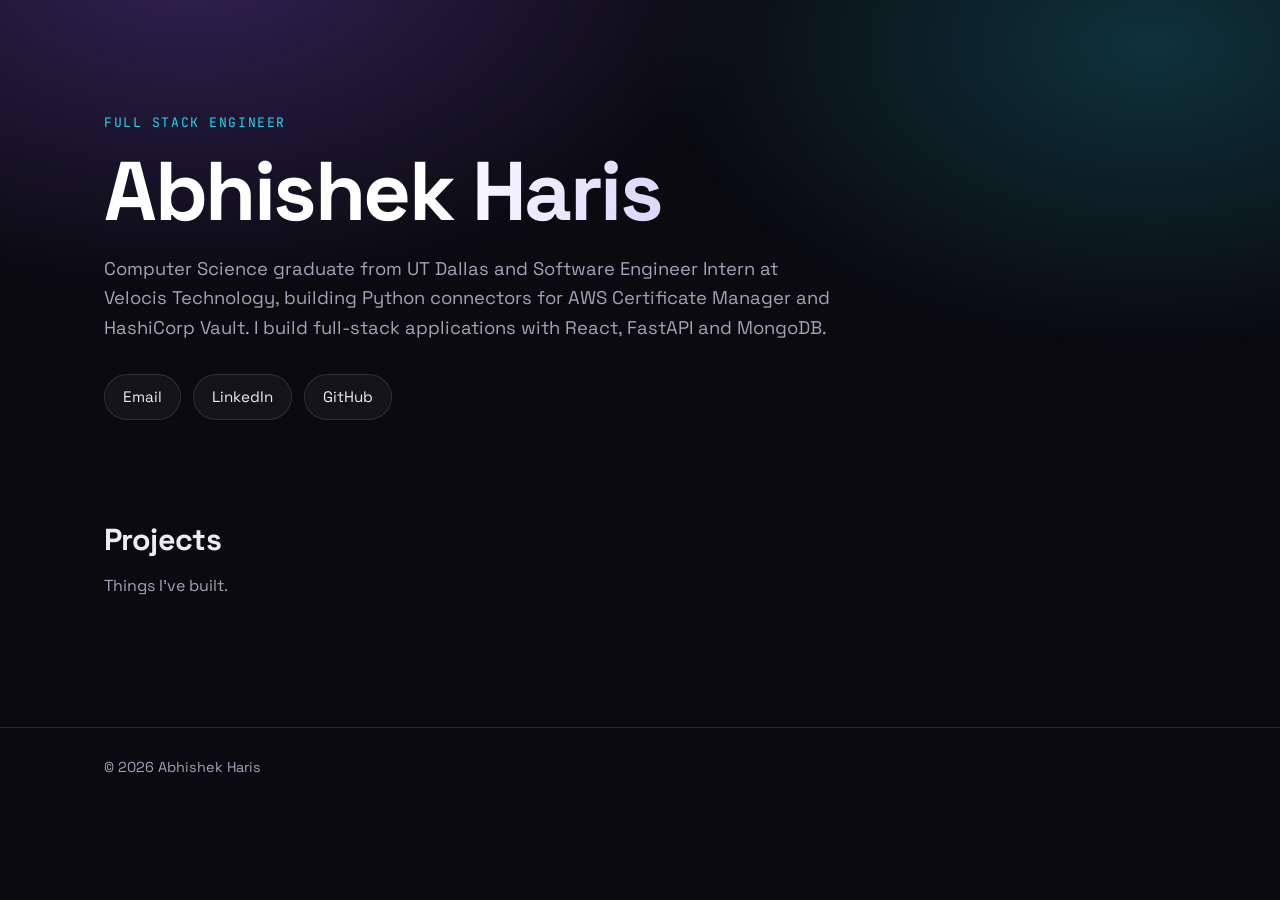
==== index.html @ f785541d "feat: add page shell, hero and base styles Co-Authored-By: Claude Sonnet 5.5 <noreply@anthropic.com>" ====
<!doctype html>
<html lang="en">
<head>
  <meta charset="utf-8">
  <meta name="viewport" content="width=device-width, initial-scale=1">
  <title>Abhishek Haris — Full Stack Engineer</title>
  <meta name="description" content="Portfolio of Abhishek Haris, Full Stack Engineer: Python integrations, full-stack applications and AI evaluation.">
  <link rel="preconnect" href="https://fonts.googleapis.com">
  <link rel="preconnect" href="https://fonts.gstatic.com" crossorigin>
  <link href="https://fonts.googleapis.com/css2?family=JetBrains+Mono:wght@400;500&family=Space+Grotesk:wght@400;500;700&display=swap" rel="stylesheet">
  <link rel="stylesheet" href="styles.css">
</head>
<body>
  <main class="wrap">
    <header class="hero">
      <p class="eyebrow">Full Stack Engineer</p>
      <h1>Abhishek Haris</h1>
      <p class="summary">Computer Science graduate from UT Dallas and Software Engineer Intern at Velocis Technology, building Python connectors for AWS Certificate Manager and HashiCorp Vault. I build full-stack applications with React, FastAPI and MongoDB.</p>
      <ul class="links">
        <li><a href="mailto:harisabhishek957@gmail.com">Email</a></li>
        <li><a href="https://linkedin.com/in/abhishek-haris" target="_blank" rel="noopener noreferrer">LinkedIn</a></li>
        <li><a href="https://github.com/abhishekharis" target="_blank" rel="noopener noreferrer">GitHub</a></li>
      </ul>
    </header>

    <section class="projects" id="projects">
      <h2>Projects</h2>
      <p class="section-sub">Things I've built.</p>
      <ul id="project-grid" class="grid"></ul>
      <noscript><p class="noscript">Projects need JavaScript to display. See them on <a href="https://github.com/abhishekharis" target="_blank" rel="noopener noreferrer">GitHub</a>.</p></noscript>
    </section>
  </main>

  <footer>
    <div class="wrap">© 2026 Abhishek Haris</div>
  </footer>
</body>
</html>
---- styles.css ----
/* Portfolio styles. Dark + glassy. Tokens first; per-card accent via [data-accent]. */
:root {
  --bg: #0a0a0f;
  --text: #ececf4;
  --muted: #a3a3b8;
  --glass: rgba(255, 255, 255, 0.045);
  --border: rgba(255, 255, 255, 0.12);
  --violet: #8b5cf6;
  --cyan: #22d3ee;
  --emerald: #34d399;
  --sans: "Space Grotesk", system-ui, sans-serif;
  --mono: "JetBrains Mono", ui-monospace, monospace;
}

* { box-sizing: border-box; }
html { scroll-behavior: smooth; }

body {
  margin: 0;
  background: var(--bg);
  color: var(--text);
  font-family: var(--sans);
  line-height: 1.6;
  -webkit-font-smoothing: antialiased;
}

/* violet -> cyan glow behind the hero */
body::before {
  content: "";
  position: fixed;
  inset: 0;
  z-index: -1;
  pointer-events: none;
  background:
    radial-gradient(60rem 36rem at 15% -5%, rgba(139, 92, 246, 0.3), transparent 60%),
    radial-gradient(52rem 32rem at 90% 5%, rgba(34, 211, 238, 0.2), transparent 60%);
}

ul { list-style: none; padding: 0; margin: 0; }
a { color: inherit; }
a:focus-visible { outline: 2px solid var(--cyan); outline-offset: 3px; }

.wrap { max-width: 1120px; margin: 0 auto; padding: 0 24px; }

/* Hero */
.hero { padding: 112px 0 72px; }
.eyebrow {
  font-family: var(--mono);
  font-size: 0.82rem;
  color: var(--cyan);
  letter-spacing: 0.12em;
  text-transform: uppercase;
  margin: 0 0 16px;
}
h1 {
  font-size: clamp(2.8rem, 8vw, 5.2rem);
  line-height: 1.02;
  letter-spacing: -0.03em;
  margin: 0 0 20px;
  font-weight: 700;
  background: linear-gradient(100deg, #fff 30%, #c4b5fd 70%, #67e8f9);
  -webkit-background-clip: text;
  background-clip: text;
  color: transparent;
}
.summary { max-width: 46rem; font-size: 1.15rem; color: var(--muted); margin: 0 0 32px; }

.links { display: flex; flex-wrap: wrap; gap: 12px; }
.links a {
  display: inline-block;
  padding: 10px 18px;
  border-radius: 999px;
  text-decoration: none;
  font-size: 0.95rem;
  background: var(--glass);
  border: 1px solid var(--border);
  backdrop-filter: blur(10px);
  -webkit-backdrop-filter: blur(10px);
  transition: transform 0.2s, border-color 0.2s, background 0.2s;
}
.links a:hover {
  transform: translateY(-2px);
  border-color: rgba(255, 255, 255, 0.35);
  background: rgba(255, 255, 255, 0.09);
}

/* Projects */
.projects { padding: 24px 0 96px; }
h2 { font-size: 1.9rem; letter-spacing: -0.02em; margin: 0 0 8px; }
.section-sub { color: var(--muted); margin: 0 0 32px; }
.noscript { color: var(--muted); }

/* 3 columns >= 900px, otherwise 1 */
.grid { display: grid; grid-template-columns: 1fr; gap: 24px; }
@media (min-width: 900px) { .grid { grid-template-columns: repeat(3, 1fr); } }

footer { border-top: 1px solid var(--border); padding: 28px 0 40px; color: var(--muted); font-size: 0.9rem; }

/* Load animation (hero) */
@keyframes fadeup { from { opacity: 0; transform: translateY(14px); } to { opacity: 1; transform: none; } }
.hero > *, .projects h2, .section-sub { animation: fadeup 0.7s ease both; }
.hero > :nth-child(2) { animation-delay: 0.08s; }
.hero > :nth-child(3) { animation-delay: 0.16s; }
.hero > :nth-child(4) { animation-delay: 0.24s; }

@media (prefers-reduced-motion: reduce) {
  *, *::before, *::after { animation: none !important; transition: none !important; }
}
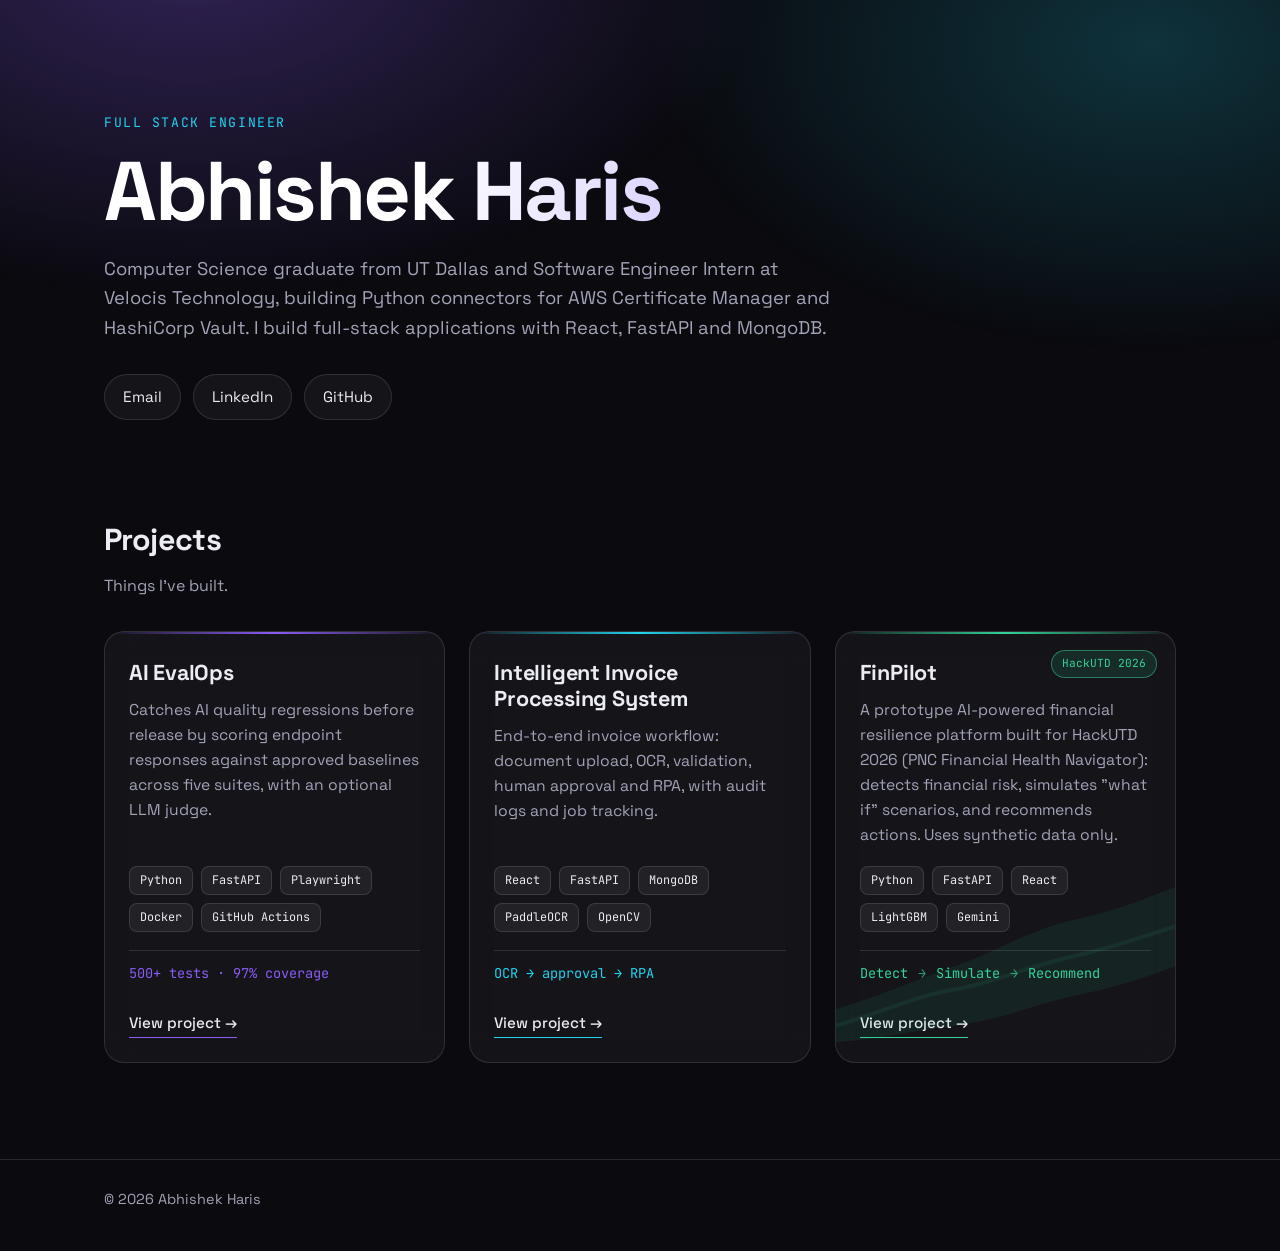
==== commit 5aad9d17: "feat: render project cards with per-project accents Co-Authored-By: Claude Sonnet 5.5 <noreply@anthr" ====
--- a/index.html
+++ b/index.html
@@ -34,5 +34,8 @@
   <footer>
     <div class="wrap">© 2026 Abhishek Haris</div>
   </footer>
+
+  <script src="projects.js" defer></script>
+  <script src="script.js" defer></script>
 </body>
 </html>
--- a/styles.css
+++ b/styles.css
@@ -94,6 +94,105 @@
 .grid { display: grid; grid-template-columns: 1fr; gap: 24px; }
 @media (min-width: 900px) { .grid { grid-template-columns: repeat(3, 1fr); } }
 
+/* Cards */
+.card {
+  --accent: var(--violet);
+  position: relative;
+  display: flex;
+  flex-direction: column;
+  min-width: 0;
+  overflow: hidden;
+  padding: 28px 24px 24px;
+  border-radius: 20px;
+  background-color: var(--glass);
+  border: 1px solid var(--border);
+  backdrop-filter: blur(14px);
+  -webkit-backdrop-filter: blur(14px);
+  transition: transform 0.25s ease, box-shadow 0.25s ease, border-color 0.25s ease;
+}
+.card[data-accent="violet"] { --accent: var(--violet); }
+.card[data-accent="cyan"] { --accent: var(--cyan); }
+.card[data-accent="emerald"] { --accent: var(--emerald); }
+
+/* 2px accent line along the top edge */
+.card::before {
+  content: "";
+  position: absolute;
+  left: 0; right: 0; top: 0;
+  height: 2px;
+  background: linear-gradient(90deg, transparent, var(--accent), transparent);
+}
+.card:hover {
+  transform: translateY(-4px);
+  border-color: color-mix(in srgb, var(--accent) 55%, transparent);
+  box-shadow: 0 18px 40px -12px color-mix(in srgb, var(--accent) 40%, transparent);
+}
+.card > * { position: relative; }
+
+.card h3 { font-size: 1.35rem; line-height: 1.2; margin: 0 0 12px; letter-spacing: -0.01em; }
+.card p { margin: 0 0 18px; color: var(--muted); font-size: 0.98rem; flex: 1; }
+
+.badge {
+  position: absolute;
+  top: 18px;
+  right: 18px;
+  font-family: var(--mono);
+  font-size: 0.7rem;
+  padding: 4px 10px;
+  border-radius: 999px;
+  white-space: nowrap;
+  color: var(--accent);
+  border: 1px solid color-mix(in srgb, var(--accent) 50%, transparent);
+  background: color-mix(in srgb, var(--accent) 12%, transparent);
+}
+/* keep the title clear of the badge when one is present */
+.badge + h3 { padding-right: 7.5rem; }
+
+.tags { display: flex; flex-wrap: wrap; gap: 8px; margin: 0 0 18px; }
+.tags li {
+  font-family: var(--mono);
+  font-size: 0.74rem;
+  padding: 4px 10px;
+  border-radius: 8px;
+  background: rgba(255, 255, 255, 0.06);
+  border: 1px solid var(--border);
+}
+
+.highlight {
+  font-family: var(--mono);
+  font-size: 0.85rem;
+  color: var(--accent);
+  padding: 12px 0;
+  margin-bottom: 14px;
+  border-top: 1px solid var(--border);
+  display: flex;
+  flex-wrap: wrap;
+  gap: 6px 10px;
+  align-items: center;
+}
+.highlight .arrow { opacity: 0.7; }
+
+.card-link {
+  align-self: flex-start;
+  text-decoration: none;
+  font-weight: 500;
+  font-size: 0.95rem;
+  padding-bottom: 2px;
+  border-bottom: 1px solid var(--accent);
+}
+.card-link:hover { color: var(--accent); }
+
+/* FinPilot: faint forecast curve with an uncertainty band (decorative, pointer-events off) */
+.card[data-accent="emerald"]::after {
+  content: "";
+  position: absolute;
+  left: 0; right: 0; bottom: 0;
+  height: 46%;
+  opacity: 0.15;
+  pointer-events: none;
+  background: url("data:image/svg+xml;utf8,<svg xmlns='http://www.w3.org/2000/svg' viewBox='0 0 300 120' preserveAspectRatio='none'><path d='M0 88 C40 80 70 70 105 62 S170 40 210 34 S270 22 300 14 L300 62 C270 70 240 76 210 80 S150 94 105 98 S40 106 0 108 Z' fill='%2334d399' fill-opacity='.55'/><path d='M0 98 C40 90 70 80 105 76 S170 62 210 56 S270 44 300 38' fill='none' stroke='%2334d399' stroke-width='2.5'/></svg>") center / 100% 100% no-repeat;
+}
+
 footer { border-top: 1px solid var(--border); padding: 28px 0 40px; color: var(--muted); font-size: 0.9rem; }
 
 /* Load animation (hero) */
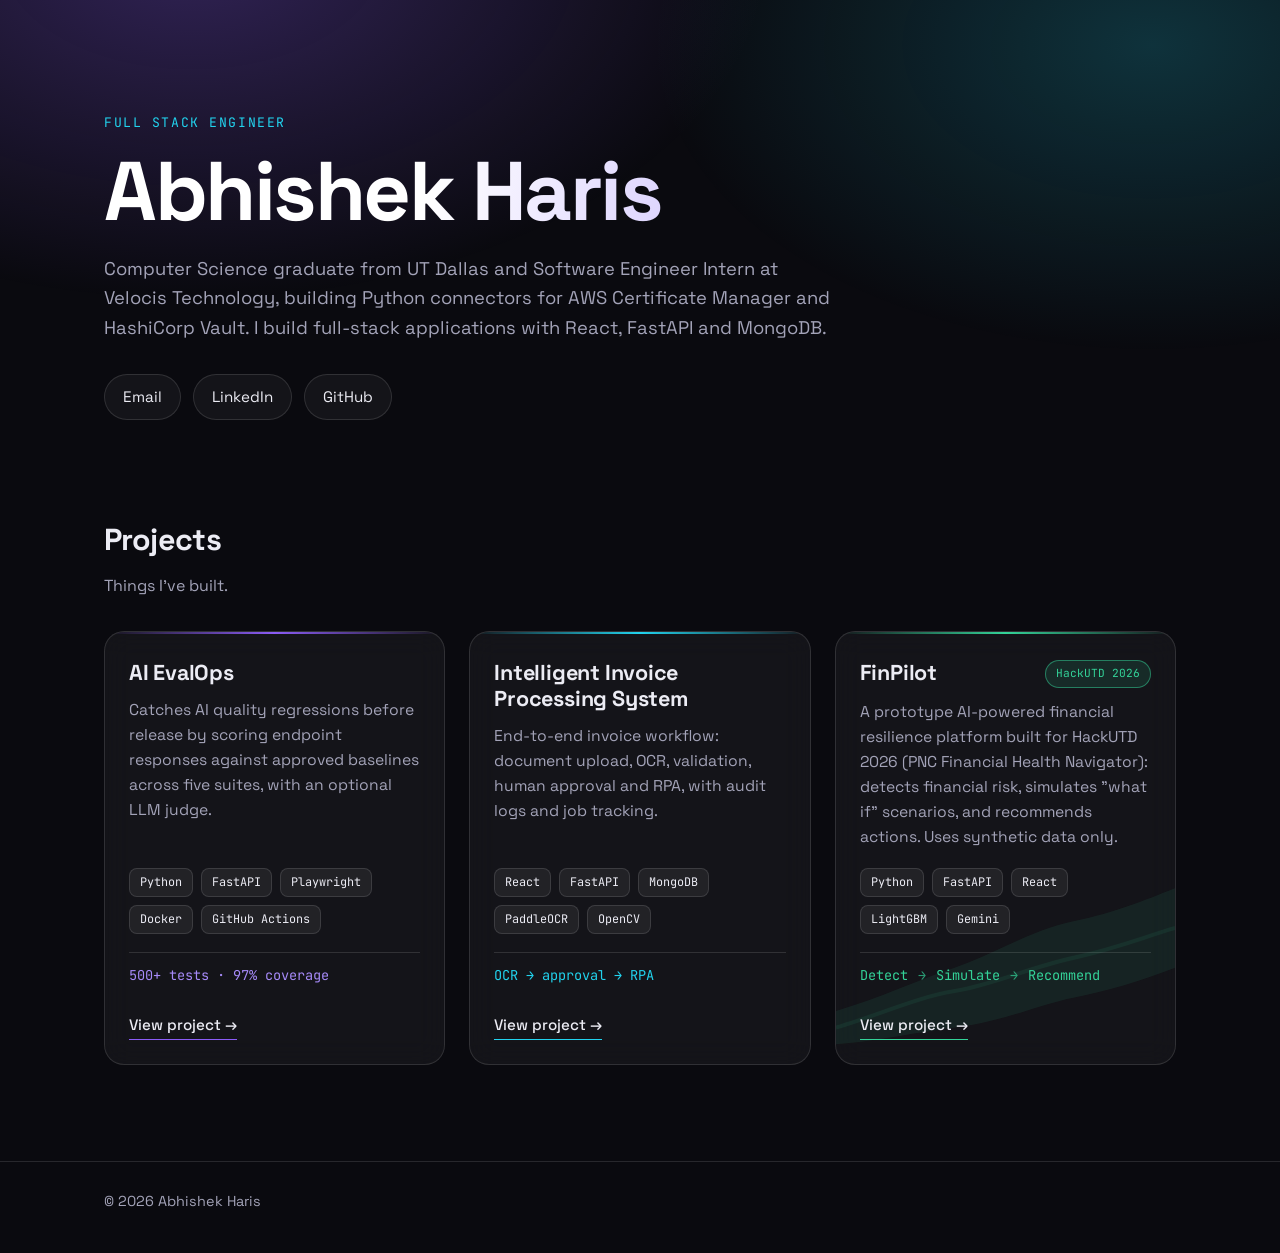
==== commit 98212096: "fix: address review minors (touch hover, curve z-order, a11y, fallback, favicon) - gate hover lift/g" ====
--- a/index.html
+++ b/index.html
@@ -8,6 +8,7 @@
   <link rel="preconnect" href="https://fonts.googleapis.com">
   <link rel="preconnect" href="https://fonts.gstatic.com" crossorigin>
   <link href="https://fonts.googleapis.com/css2?family=JetBrains+Mono:wght@400;500&family=Space+Grotesk:wght@400;500;700&display=swap" rel="stylesheet">
+  <link rel="icon" type="image/svg+xml" href="favicon.svg">
   <link rel="stylesheet" href="styles.css">
 </head>
 <body>
--- a/styles.css
+++ b/styles.css
@@ -13,7 +13,7 @@
 }
 
 * { box-sizing: border-box; }
-html { scroll-behavior: smooth; }
+@media (prefers-reduced-motion: no-preference) { html { scroll-behavior: smooth; } }
 
 body {
   margin: 0;
@@ -37,6 +37,17 @@
 }
 
 ul { list-style: none; padding: 0; margin: 0; }
+
+/* visually hidden, still read by screen readers */
+.sr-only {
+  position: absolute;
+  width: 1px; height: 1px;
+  margin: -1px; padding: 0;
+  overflow: hidden;
+  clip-path: inset(50%);
+  white-space: nowrap;
+  border: 0;
+}
 a { color: inherit; }
 a:focus-visible { outline: 2px solid var(--cyan); outline-offset: 3px; }
 
@@ -78,10 +89,14 @@
   -webkit-backdrop-filter: blur(10px);
   transition: transform 0.2s, border-color 0.2s, background 0.2s;
 }
-.links a:hover {
-  transform: translateY(-2px);
-  border-color: rgba(255, 255, 255, 0.35);
-  background: rgba(255, 255, 255, 0.09);
+@media (hover: hover) {
+  .links a:hover {
+    border-color: rgba(255, 255, 255, 0.35);
+    background: rgba(255, 255, 255, 0.09);
+  }
+}
+@media (hover: hover) and (prefers-reduced-motion: no-preference) {
+  .links a:hover { transform: translateY(-2px); }
 }
 
 /* Projects */
@@ -98,6 +113,7 @@
 .card {
   --accent: var(--violet);
   position: relative;
+  isolation: isolate; /* own stacking context so the decorative ::after can sit behind the text (z-index: -1) */
   display: flex;
   flex-direction: column;
   min-width: 0;
@@ -110,9 +126,10 @@
   -webkit-backdrop-filter: blur(14px);
   transition: transform 0.25s ease, box-shadow 0.25s ease, border-color 0.25s ease;
 }
-.card[data-accent="violet"] { --accent: var(--violet); }
-.card[data-accent="cyan"] { --accent: var(--cyan); }
-.card[data-accent="emerald"] { --accent: var(--emerald); }
+/* --accent paints lines/glows; --accent-text is for small text (lighter violet for WCAG AA 4.5:1) */
+.card[data-accent="violet"] { --accent: var(--violet); --accent-text: #a78bfa; }
+.card[data-accent="cyan"] { --accent: var(--cyan); --accent-text: var(--cyan); }
+.card[data-accent="emerald"] { --accent: var(--emerald); --accent-text: var(--emerald); }
 
 /* 2px accent line along the top edge */
 .card::before {
@@ -122,31 +139,38 @@
   height: 2px;
   background: linear-gradient(90deg, transparent, var(--accent), transparent);
 }
-.card:hover {
-  transform: translateY(-4px);
-  border-color: color-mix(in srgb, var(--accent) 55%, transparent);
-  box-shadow: 0 18px 40px -12px color-mix(in srgb, var(--accent) 40%, transparent);
+/* hover effects only on devices that can hover (no sticky hover after a tap) */
+@media (hover: hover) {
+  .card:hover {
+    border-color: color-mix(in srgb, var(--accent) 55%, transparent);
+    box-shadow: 0 18px 40px -12px color-mix(in srgb, var(--accent) 40%, transparent);
+  }
+}
+/* motion on hover (lift + cursor glow at --mx/--my set by initCardGlow): hover devices, motion allowed */
+@media (hover: hover) and (prefers-reduced-motion: no-preference) {
+  .card:hover {
+    transform: translateY(-4px);
+    background-image: radial-gradient(260px circle at var(--mx, 50%) var(--my, 50%), color-mix(in srgb, var(--accent) 22%, transparent), transparent 70%);
+  }
 }
 .card > * { position: relative; }
 
-.card h3 { font-size: 1.35rem; line-height: 1.2; margin: 0 0 12px; letter-spacing: -0.01em; }
+/* title row: title + optional badge; wraps the badge under a long title instead of overlapping it */
+.card-head { display: flex; flex-wrap: wrap; align-items: flex-start; justify-content: space-between; gap: 8px 12px; margin: 0 0 12px; }
+.card h3 { flex: 1 1 10rem; font-size: 1.35rem; line-height: 1.2; margin: 0; letter-spacing: -0.01em; }
 .card p { margin: 0 0 18px; color: var(--muted); font-size: 0.98rem; flex: 1; }
 
 .badge {
-  position: absolute;
-  top: 18px;
-  right: 18px;
+  flex: none;
   font-family: var(--mono);
   font-size: 0.7rem;
   padding: 4px 10px;
   border-radius: 999px;
   white-space: nowrap;
-  color: var(--accent);
+  color: var(--accent-text);
   border: 1px solid color-mix(in srgb, var(--accent) 50%, transparent);
   background: color-mix(in srgb, var(--accent) 12%, transparent);
 }
-/* keep the title clear of the badge when one is present */
-.badge + h3 { padding-right: 7.5rem; }
 
 .tags { display: flex; flex-wrap: wrap; gap: 8px; margin: 0 0 18px; }
 .tags li {
@@ -161,7 +185,7 @@
 .highlight {
   font-family: var(--mono);
   font-size: 0.85rem;
-  color: var(--accent);
+  color: var(--accent-text);
   padding: 12px 0;
   margin-bottom: 14px;
   border-top: 1px solid var(--border);
@@ -180,7 +204,7 @@
   padding-bottom: 2px;
   border-bottom: 1px solid var(--accent);
 }
-.card-link:hover { color: var(--accent); }
+.card-link:hover { color: var(--accent-text); }
 
 /* FinPilot: faint forecast curve with an uncertainty band (decorative, pointer-events off) */
 .card[data-accent="emerald"]::after {
@@ -188,6 +212,7 @@
   position: absolute;
   left: 0; right: 0; bottom: 0;
   height: 46%;
+  z-index: -1;
   opacity: 0.15;
   pointer-events: none;
   background: url("data:image/svg+xml;utf8,<svg xmlns='http://www.w3.org/2000/svg' viewBox='0 0 300 120' preserveAspectRatio='none'><path d='M0 88 C40 80 70 70 105 62 S170 40 210 34 S270 22 300 14 L300 62 C270 70 240 76 210 80 S150 94 105 98 S40 106 0 108 Z' fill='%2334d399' fill-opacity='.55'/><path d='M0 98 C40 90 70 80 105 76 S170 62 210 56 S270 44 300 38' fill='none' stroke='%2334d399' stroke-width='2.5'/></svg>") center / 100% 100% no-repeat;
@@ -201,6 +226,10 @@
 .hero > :nth-child(2) { animation-delay: 0.08s; }
 .hero > :nth-child(3) { animation-delay: 0.16s; }
 .hero > :nth-child(4) { animation-delay: 0.24s; }
+.card { animation: fadeup 0.7s ease backwards; } /* backwards, not both: keeps the hover transform working afterwards */
+.card:nth-child(1) { animation-delay: 0.3s; }
+.card:nth-child(2) { animation-delay: 0.4s; }
+.card:nth-child(3) { animation-delay: 0.5s; }
 
 @media (prefers-reduced-motion: reduce) {
   *, *::before, *::after { animation: none !important; transition: none !important; }
